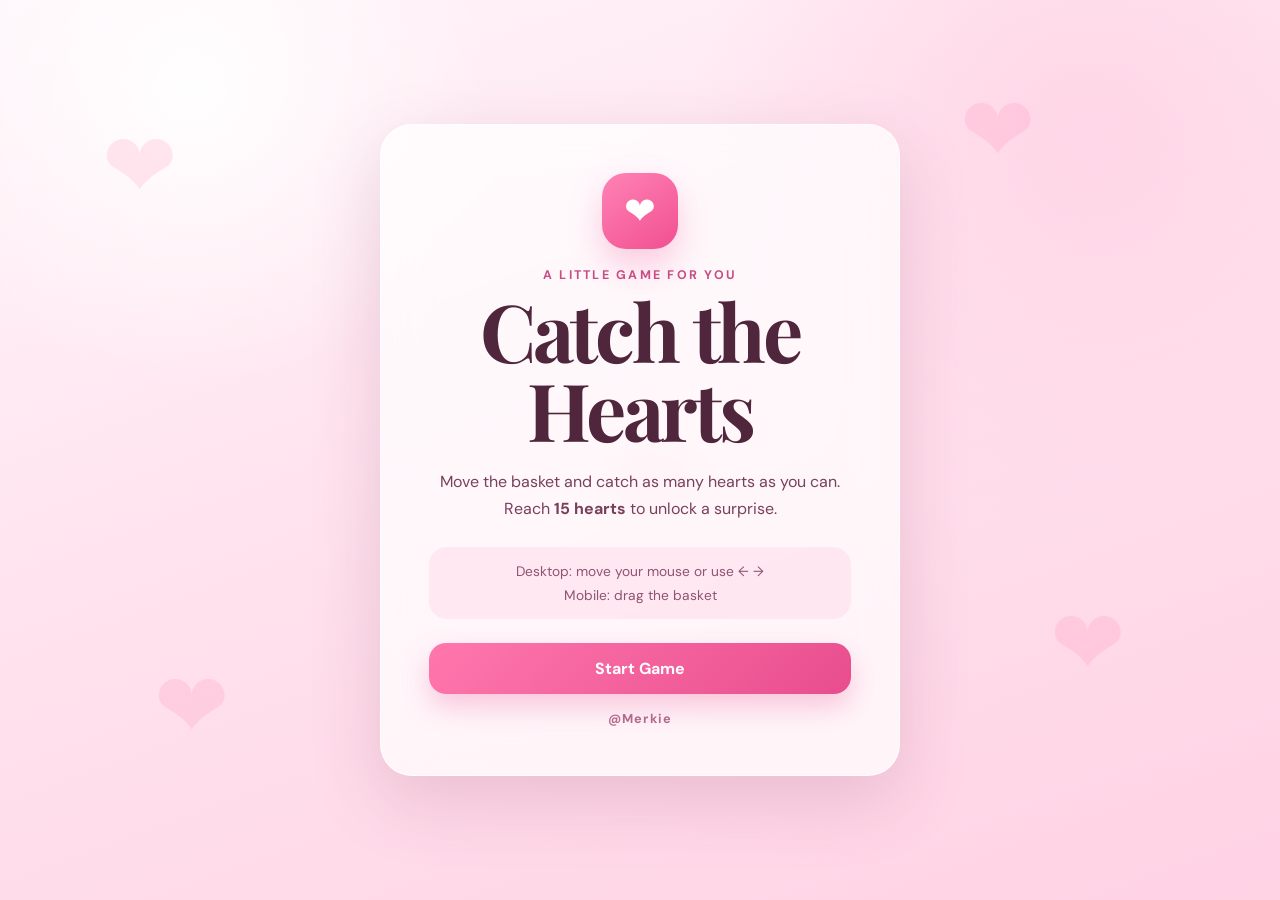
==== index.html @ 25810265 "Add files via upload" ====
<!DOCTYPE html>
<html lang="en">
<head>
  <meta charset="UTF-8" />
  <meta name="viewport" content="width=device-width, initial-scale=1.0" />
  <meta name="theme-color" content="#ff6fa8" />
  <title>Catch the Hearts</title>
  <link rel="stylesheet" href="style.css" />
</head>
<body>
  <main class="game-shell">
    <section class="intro-screen active" id="introScreen">
      <div class="floating-bg" aria-hidden="true">
        <span>❤</span><span>❤</span><span>❤</span><span>❤</span><span>❤</span>
      </div>

      <div class="intro-card">
        <div class="mini-heart">❤</div>
        <p class="eyebrow">A LITTLE GAME FOR YOU</p>
        <h1>Catch the Hearts</h1>
        <p class="intro-text">
          Move the basket and catch as many hearts as you can.
          Reach <strong>15 hearts</strong> to unlock a surprise.
        </p>

        <div class="controls-note">
          <span>Desktop: move your mouse or use ← →</span>
          <span>Mobile: drag the basket</span>
        </div>

        <button id="startButton" type="button">Start Game</button>
        <p class="signature">@Merkie</p>
      </div>
    </section>

    <section class="game-screen" id="gameScreen" aria-label="Catch the hearts game">
      <div class="game-topbar">
        <div class="stat-card">
          <span class="stat-label">Score</span>
          <strong id="scoreValue">0 / 15</strong>
        </div>

        <div class="stat-card">
          <span class="stat-label">Lives</span>
          <strong id="livesValue">❤ ❤ ❤</strong>
        </div>
      </div>

      <div class="progress-wrap">
        <div class="progress-fill" id="progressFill"></div>
      </div>

      <div class="game-area" id="gameArea">
        <div class="soft-cloud cloud-one"></div>
        <div class="soft-cloud cloud-two"></div>
        <div class="sparkles" id="sparkles"></div>

        <div class="basket" id="basket" aria-label="Heart basket">
          <div class="basket-handle"></div>
          <div class="basket-body">
            <span>❤</span>
          </div>
        </div>
      </div>

      <p class="game-hint" id="gameHint">Catch the falling hearts!</p>
    </section>

    <section class="result-screen" id="resultScreen">
      <div class="confetti" id="confetti"></div>

      <div class="result-card">
        <div class="big-heart" aria-hidden="true">
          <span>❤</span>
        </div>

        <p class="eyebrow">SURPRISE UNLOCKED</p>
        <h2>You already caught mine.</h2>
        <p>
          You did not need to catch every heart on the screen,
          because the most important one was already yours.
        </p>

        <div class="final-note">
          <span>❤</span>
          <p>You deserve to be loved, appreciated, and treasured.</p>
        </div>

        <button id="playAgainButton" type="button">Play Again</button>
        <p class="signature">@Merkie</p>
      </div>
    </section>

    <section class="game-over-screen" id="gameOverScreen">
      <div class="result-card">
        <div class="sad-heart">♡</div>
        <p class="eyebrow">ALMOST THERE</p>
        <h2>The hearts slipped away!</h2>
        <p>Try again and catch 15 hearts to reveal the surprise.</p>
        <button id="retryButton" type="button">Try Again</button>
      </div>
    </section>
  </main>

  <script src="script.js"></script>
</body>
</html>
---- style.css ----
@import url('https://fonts.googleapis.com/css2?family=DM+Sans:wght@400;500;600;700&family=Playfair+Display:wght@700&display=swap');

:root {
  --pink: #ff6fa8;
  --pink-dark: #e94e8d;
  --pink-soft: #ffd8e8;
  --cream: #fff8fb;
  --purple: #78405c;
  --purple-dark: #4f263b;
  --white: #ffffff;
  --shadow: 0 24px 70px rgba(133, 53, 93, 0.18);
}

* {
  box-sizing: border-box;
}

html,
body {
  margin: 0;
  min-height: 100%;
}

body {
  min-height: 100vh;
  overflow: hidden;
  font-family: "DM Sans", sans-serif;
  color: var(--purple-dark);
  background:
    radial-gradient(circle at 15% 10%, rgba(255,255,255,.95), transparent 22%),
    radial-gradient(circle at 85% 15%, rgba(255,213,230,.95), transparent 30%),
    linear-gradient(160deg, #fff5fa 0%, #ffe1ed 50%, #ffd2e4 100%);
}

button {
  font: inherit;
}

.game-shell,
.intro-screen,
.game-screen,
.result-screen,
.game-over-screen {
  width: 100%;
  min-height: 100vh;
}

.intro-screen,
.result-screen,
.game-over-screen {
  position: relative;
  place-items: center;
  padding: 24px;
  overflow: hidden;
}

.intro-screen,
.game-screen,
.result-screen,
.game-over-screen {
  display: none;
}

.intro-screen.active,
.result-screen.active,
.game-over-screen.active {
  display: grid;
}

.game-screen.active {
  display: flex;
}

.floating-bg {
  position: absolute;
  inset: 0;
  overflow: hidden;
  pointer-events: none;
}

.floating-bg span {
  position: absolute;
  color: rgba(255, 105, 162, 0.15);
  font-size: clamp(34px, 8vw, 90px);
  animation: floatHeart 7s ease-in-out infinite;
}

.floating-bg span:nth-child(1) { left: 8%; top: 12%; animation-delay: 0s; }
.floating-bg span:nth-child(2) { left: 75%; top: 8%; animation-delay: 1.2s; }
.floating-bg span:nth-child(3) { left: 82%; top: 65%; animation-delay: 2.4s; }
.floating-bg span:nth-child(4) { left: 12%; top: 72%; animation-delay: 3.2s; }
.floating-bg span:nth-child(5) { left: 48%; top: 48%; animation-delay: 1.8s; }

.intro-card,
.result-card {
  position: relative;
  z-index: 2;
  width: min(100%, 520px);
  padding: clamp(30px, 5vw, 48px);
  border: 1px solid rgba(255,255,255,.72);
  border-radius: 32px;
  text-align: center;
  background: rgba(255,255,255,.72);
  box-shadow: var(--shadow);
  backdrop-filter: blur(22px);
  animation: cardIn .75s cubic-bezier(.2,.8,.2,1);
}

.mini-heart,
.sad-heart {
  display: grid;
  place-items: center;
  width: 76px;
  height: 76px;
  margin: 0 auto 18px;
  border-radius: 24px;
  color: white;
  font-size: 38px;
  background: linear-gradient(145deg, #ff83b5, #f14f91);
  box-shadow: 0 16px 34px rgba(241,79,145,.28);
  animation: heartBeat 1.35s ease-in-out infinite;
}

.sad-heart {
  color: var(--pink-dark);
  background: linear-gradient(145deg, #fff, #ffe6f0);
}

.eyebrow {
  margin: 0 0 8px;
  color: #c84d84;
  font-size: .78rem;
  font-weight: 700;
  letter-spacing: .18em;
}

h1,
h2 {
  margin: 0;
  font-family: "Playfair Display", serif;
  color: var(--purple-dark);
  letter-spacing: -.04em;
}

h1 {
  font-size: clamp(2.6rem, 8vw, 5rem);
  line-height: .98;
}

h2 {
  font-size: clamp(2.4rem, 7vw, 4.4rem);
  line-height: 1;
}

.intro-text,
.result-card > p {
  max-width: 420px;
  margin: 20px auto 0;
  color: var(--purple);
  font-size: 1rem;
  line-height: 1.7;
}

.controls-note {
  display: grid;
  gap: 6px;
  margin: 24px 0;
  padding: 15px;
  border-radius: 18px;
  color: #8e5471;
  font-size: .86rem;
  background: rgba(255, 225, 238, .7);
}

#startButton,
#playAgainButton,
#retryButton {
  width: 100%;
  border: 0;
  border-radius: 17px;
  padding: 15px 20px;
  cursor: pointer;
  color: white;
  font-weight: 700;
  background: linear-gradient(135deg, #ff77ad, #e84d8d);
  box-shadow: 0 13px 28px rgba(232,77,141,.28);
  transition: transform .2s ease, box-shadow .2s ease, filter .2s ease;
}

#startButton:hover,
#playAgainButton:hover,
#retryButton:hover {
  transform: translateY(-2px);
  filter: brightness(1.05);
  box-shadow: 0 16px 32px rgba(232,77,141,.33);
}

#startButton:active,
#playAgainButton:active,
#retryButton:active {
  transform: scale(.985);
}

.signature {
  margin: 16px 0 0 !important;
  color: #b26a8b !important;
  font-size: .8rem !important;
  font-weight: 700;
  letter-spacing: .08em;
}

.game-screen.active {
  position: relative;
  flex-direction: column;
  padding: 18px;
  background:
    radial-gradient(circle at 50% -15%, rgba(255,255,255,.98), transparent 30%),
    linear-gradient(180deg, #ffeaf3 0%, #ffd8e7 55%, #ffc7dd 100%);
}

.game-topbar {
  position: relative;
  z-index: 10;
  display: grid;
  grid-template-columns: repeat(2, minmax(0, 1fr));
  gap: 12px;
  width: min(100%, 700px);
  margin: 0 auto 10px;
}

.stat-card {
  display: flex;
  align-items: center;
  justify-content: space-between;
  gap: 10px;
  min-height: 60px;
  padding: 12px 16px;
  border: 1px solid rgba(255,255,255,.8);
  border-radius: 18px;
  background: rgba(255,255,255,.68);
  box-shadow: 0 12px 28px rgba(117,48,81,.1);
  backdrop-filter: blur(14px);
}

.stat-label {
  color: #9c607c;
  font-size: .78rem;
  font-weight: 700;
  letter-spacing: .08em;
  text-transform: uppercase;
}

.stat-card strong {
  color: var(--pink-dark);
  font-size: 1rem;
}

.progress-wrap {
  position: relative;
  z-index: 10;
  width: min(100%, 700px);
  height: 8px;
  margin: 0 auto 12px;
  overflow: hidden;
  border-radius: 999px;
  background: rgba(255,255,255,.58);
}

.progress-fill {
  width: 0%;
  height: 100%;
  border-radius: inherit;
  background: linear-gradient(90deg, #ff7eb2, #e94e8d);
  box-shadow: 0 0 18px rgba(233,78,141,.34);
  transition: width .25s ease;
}

.game-area {
  position: relative;
  flex: 1;
  width: min(100%, 700px);
  min-height: 480px;
  margin: 0 auto;
  overflow: hidden;
  border: 1px solid rgba(255,255,255,.72);
  border-radius: 30px;
  background:
    radial-gradient(circle at 50% 20%, rgba(255,255,255,.88), transparent 28%),
    linear-gradient(180deg, rgba(255,255,255,.48), rgba(255,219,234,.62));
  box-shadow: var(--shadow);
  touch-action: none;
}

.soft-cloud {
  position: absolute;
  width: 190px;
  height: 60px;
  border-radius: 999px;
  background: rgba(255,255,255,.42);
  filter: blur(2px);
  animation: cloudFloat 10s linear infinite;
}

.soft-cloud::before,
.soft-cloud::after {
  content: "";
  position: absolute;
  border-radius: 50%;
  background: inherit;
}

.soft-cloud::before {
  width: 80px;
  height: 80px;
  left: 32px;
  top: -34px;
}

.soft-cloud::after {
  width: 105px;
  height: 105px;
  right: 24px;
  top: -50px;
}

.cloud-one { top: 20%; left: -210px; }
.cloud-two { top: 52%; left: -260px; animation-delay: -5s; transform: scale(.75); }

.falling-heart {
  position: absolute;
  top: -60px;
  display: grid;
  place-items: center;
  width: 44px;
  height: 44px;
  color: #f14387;
  font-size: 38px;
  filter: drop-shadow(0 8px 10px rgba(176, 45, 105, .18));
  user-select: none;
  pointer-events: none;
  animation: heartFall linear forwards, heartWobble 1.2s ease-in-out infinite;
}

.falling-heart.special {
  color: #ffbf3f;
  filter: drop-shadow(0 8px 14px rgba(255,175,0,.28));
}

.basket {
  position: absolute;
  z-index: 8;
  left: 50%;
  bottom: 18px;
  width: 112px;
  height: 82px;
  transform: translateX(-50%);
  transition: left .06s linear;
  user-select: none;
  pointer-events: none;
}

.basket-handle {
  position: absolute;
  left: 19px;
  top: 0;
  width: 74px;
  height: 48px;
  border: 8px solid #bd6d3f;
  border-bottom: 0;
  border-radius: 42px 42px 0 0;
}

.basket-body {
  position: absolute;
  left: 0;
  bottom: 0;
  display: grid;
  place-items: center;
  width: 112px;
  height: 57px;
  border-radius: 10px 10px 24px 24px;
  color: white;
  font-size: 25px;
  background:
    repeating-linear-gradient(90deg, rgba(255,255,255,.13) 0 8px, transparent 8px 16px),
    linear-gradient(145deg, #cc7d48, #9f572f);
  box-shadow: 0 13px 22px rgba(111,57,32,.2);
}

.catch-pop {
  position: absolute;
  z-index: 12;
  color: #e64b8a;
  font-weight: 800;
  pointer-events: none;
  animation: popUp .65s ease-out forwards;
}

.spark {
  position: absolute;
  z-index: 11;
  width: 8px;
  height: 8px;
  border-radius: 50%;
  background: #fff;
  pointer-events: none;
  box-shadow: 0 0 12px rgba(255,255,255,.95);
  animation: sparkleBurst .6s ease-out forwards;
}

.game-hint {
  position: relative;
  z-index: 10;
  margin: 12px 0 0;
  color: #9d5578;
  text-align: center;
  font-size: .88rem;
  font-weight: 600;
}

.result-screen,
.game-over-screen {
  background:
    radial-gradient(circle at 50% 15%, rgba(255,255,255,.96), transparent 24%),
    linear-gradient(155deg, #fff2f8, #ffd8e7 55%, #ffc9df);
}

.big-heart {
  position: relative;
  display: grid;
  place-items: center;
  width: 145px;
  height: 145px;
  margin: 0 auto 22px;
  color: #ef4f91;
  font-size: 94px;
  animation: finalHeart 1.25s ease-in-out infinite;
  filter: drop-shadow(0 20px 22px rgba(219,65,134,.25));
}

.big-heart::before,
.big-heart::after {
  content: "";
  position: absolute;
  inset: 12px;
  border: 2px solid rgba(239,79,145,.2);
  border-radius: 50%;
  animation: ripple 2s ease-out infinite;
}

.big-heart::after {
  animation-delay: 1s;
}

.final-note {
  display: flex;
  align-items: center;
  gap: 12px;
  margin: 24px 0;
  padding: 16px;
  border-radius: 18px;
  text-align: left;
  background: rgba(255,223,236,.75);
}

.final-note > span {
  color: var(--pink-dark);
  font-size: 28px;
}

.final-note p {
  margin: 0;
  color: #7a3f5b;
  line-height: 1.5;
}

.confetti {
  position: absolute;
  inset: 0;
  overflow: hidden;
  pointer-events: none;
}

.confetti-piece {
  position: absolute;
  top: -30px;
  width: 12px;
  height: 20px;
  border-radius: 6px;
  background: var(--piece-color, #ff7eb2);
  animation: confettiFall linear forwards;
}

@keyframes floatHeart {
  0%,100% { transform: translateY(0) rotate(-8deg); }
  50% { transform: translateY(-22px) rotate(8deg); }
}

@keyframes heartBeat {
  0%,100% { transform: scale(1); }
  15% { transform: scale(1.12); }
  30% { transform: scale(1); }
  45% { transform: scale(1.08); }
}

@keyframes cardIn {
  from { opacity: 0; transform: translateY(24px) scale(.97); }
  to { opacity: 1; transform: translateY(0) scale(1); }
}

@keyframes cloudFloat {
  from { transform: translateX(0); }
  to { transform: translateX(1000px); }
}

@keyframes heartFall {
  from { top: -60px; }
  to { top: calc(100% + 70px); }
}

@keyframes heartWobble {
  0%,100% { transform: rotate(-9deg) scale(1); }
  50% { transform: rotate(9deg) scale(1.08); }
}

@keyframes popUp {
  from { opacity: 1; transform: translateY(0) scale(.8); }
  to { opacity: 0; transform: translateY(-45px) scale(1.15); }
}

@keyframes sparkleBurst {
  from { opacity: 1; transform: translate(0,0) scale(1); }
  to { opacity: 0; transform: translate(var(--x), var(--y)) scale(.2); }
}

@keyframes finalHeart {
  0%,100% { transform: scale(1); }
  50% { transform: scale(1.09); }
}

@keyframes ripple {
  from { opacity: .65; transform: scale(.5); }
  to { opacity: 0; transform: scale(1.45); }
}

@keyframes confettiFall {
  0% { transform: translate3d(0,-30px,0) rotate(0deg); opacity: 0; }
  10% { opacity: 1; }
  100% { transform: translate3d(var(--drift),110vh,0) rotate(var(--spin)); opacity: 0; }
}

@media (max-width: 560px) {
  .game-screen.active {
    padding: 10px;
  }

  .game-topbar {
    gap: 8px;
  }

  .stat-card {
    min-height: 54px;
    padding: 10px 12px;
  }

  .stat-card strong {
    font-size: .87rem;
  }

  .stat-label {
    font-size: .68rem;
  }

  .game-area {
    min-height: 510px;
    border-radius: 24px;
  }

  .basket {
    width: 96px;
    transform: translateX(-50%) scale(.9);
  }

  .intro-card,
  .result-card {
    border-radius: 26px;
  }
}

@media (prefers-reduced-motion: reduce) {
  *,
  *::before,
  *::after {
    animation-duration: .01ms !important;
    animation-iteration-count: 1 !important;
  }
}
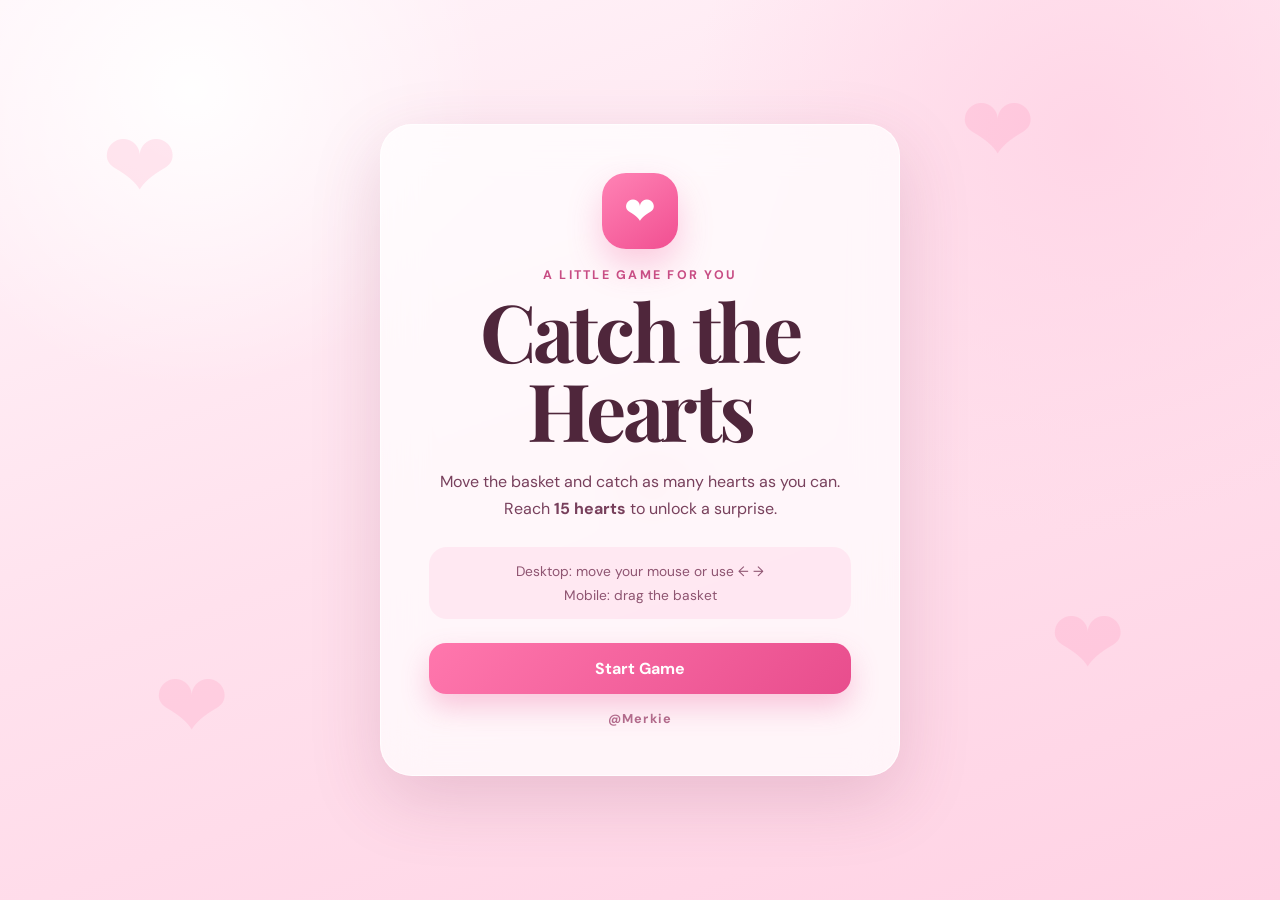
==== commit ed66011e: "Update index.html" ====
--- a/index.html
+++ b/index.html
@@ -87,7 +87,7 @@
         </div>
 
         <button id="playAgainButton" type="button">Play Again</button>
-        <p class="signature">@Merkie</p>
+        <p class="signature">@Ace03</p>
       </div>
     </section>
 
